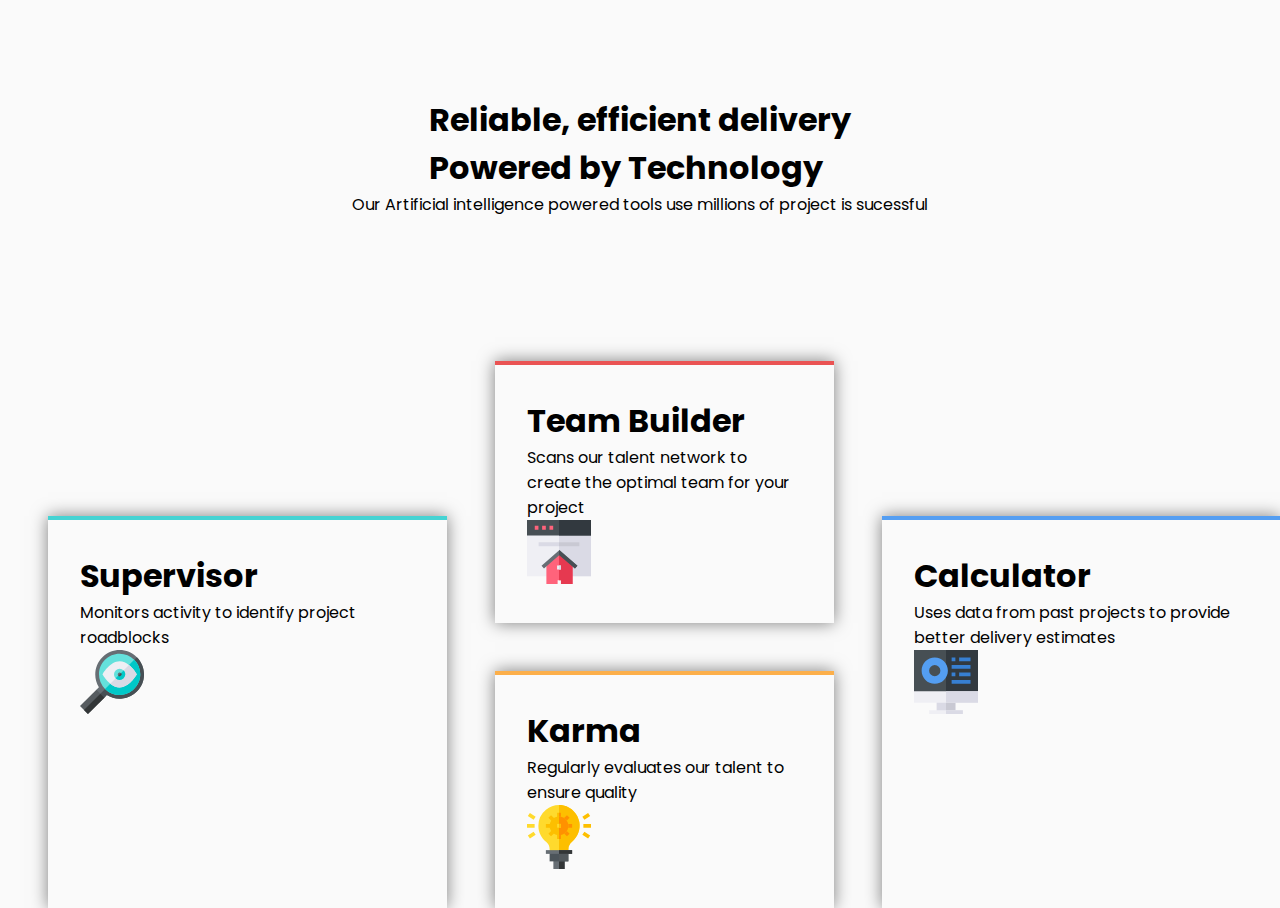
==== challenge.html @ 295a59db "Initial commit" ====
<!DOCTYPE html>
<html lang="en">
<head>
  <meta charset="UTF-8">
  <meta name="viewport" content="width=device-width, initial-scale=1.0">
  <link rel="stylesheet" href="css/challenge.css" />
  <title>Document</title>
</head>
<body>
  <header class="primary-header">
  <h1 class="primary-title">
    Reliable, efficient delivery <br>Powered by Technology</br>
  </h1>
  <p class="header-info">
    Our Artificial intelligence powered tools use millions of project is sucessful
  </p>
</header>
  <main class="main-info">
    <div class="card supervisor">
      <h1 class="card-header">Supervisor</h1>
      <p>Monitors activity to identify project roadblocks</p>
      <img src="/images/icon-supervisor.svg" class="icon-supervisor" />
    </div>
    <div class="card team-builder">
    <h1 class="card-header">Team Builder</h1>
    <p>Scans our talent network to create the optimal team for your project</p>
    <img src="/images/icon-team-builder.svg" class="icon-team-builder" />
    </div>
    <div class="card karma">
    <h1>Karma</h1>
    <p>Regularly evaluates our talent to ensure quality </p>
    <img src="/images/icon-karma.svg" class="icon-karma" />
    </div>
    <div class="card calculator">
    <h1>Calculator</h1>
    <p>Uses data from past projects to provide better delivery estimates</p>
    <img src="/images/icon-calculator.svg" class="icon-calculator" />
    </div>
  </main>
</body>
</html>
---- css/challenge.css ----
@import url('https://fonts.googleapis.com/css2?family=Poppins&display=swap');
:root{
  --website-width: 1440px;
  --primary-red: hsl(0, 78%, 62%);
  --primary-cyan:  hsl(180, 62%, 55%);
  --primary-orange: hsl(34, 97%, 64%);
  --primary-blue: hsl(212, 86%, 64%);
  --font-poppins: "Poppins";
  --light-grey: hsl(0, 0%, 98%);
 }

 *{
  padding: 0;
  margin: 0;
  box-sizing: border-box;
 }

 body {
  max-width: var(--website-width);
  font-family: var(--font-poppins);
  background: var(--light-grey);
 }

 .primary-header {
  display: flex;
  flex-direction: column;
  align-items: center;
  justify-content: center;
  padding: 6em 4em;
 }
 
 .primary-title{
  font-size: 4rems;
 
 }

 main{
  display: grid;
  grid-template-columns:  [page-start] 1fr, repeat(3, [content-start] 3fr),  [page-end] 1fr;
  grid-template-rows: repeat(4, [row-start] 20em), [page-end] auto;
  grid-template-areas: 
  ".        .       team-builder   .           ."
  ".    supervisor      .          karma       ."
  ".       .          karma           .        .";
  grid-gap: 3em;
 }

 .card{
  padding: 2em;
  box-shadow: 0 0 1em rgba(0, 0, 0, 0.5);
 }

 .supervisor{
  border-top: 4px solid var(--primary-cyan);
  grid-column: content-start;
  grid-row: row-start 2 / row-start 4;
 }

 .team-builder{
  border-top: 4px solid var(--primary-red);
  grid-column: content-start 2;
  grid-row: row-start / row-start 3;
 }

 .karma{
  border-top: 4px solid var(--primary-orange);
  grid-column: content-start 2;
  grid-row: row-start 3 / auto;
 }
 
 .calculator {
  border-top: 4px solid var(--primary-blue);
  grid-column: content-start 3;
  grid-row: row-start 2 / row-start 4;
 }
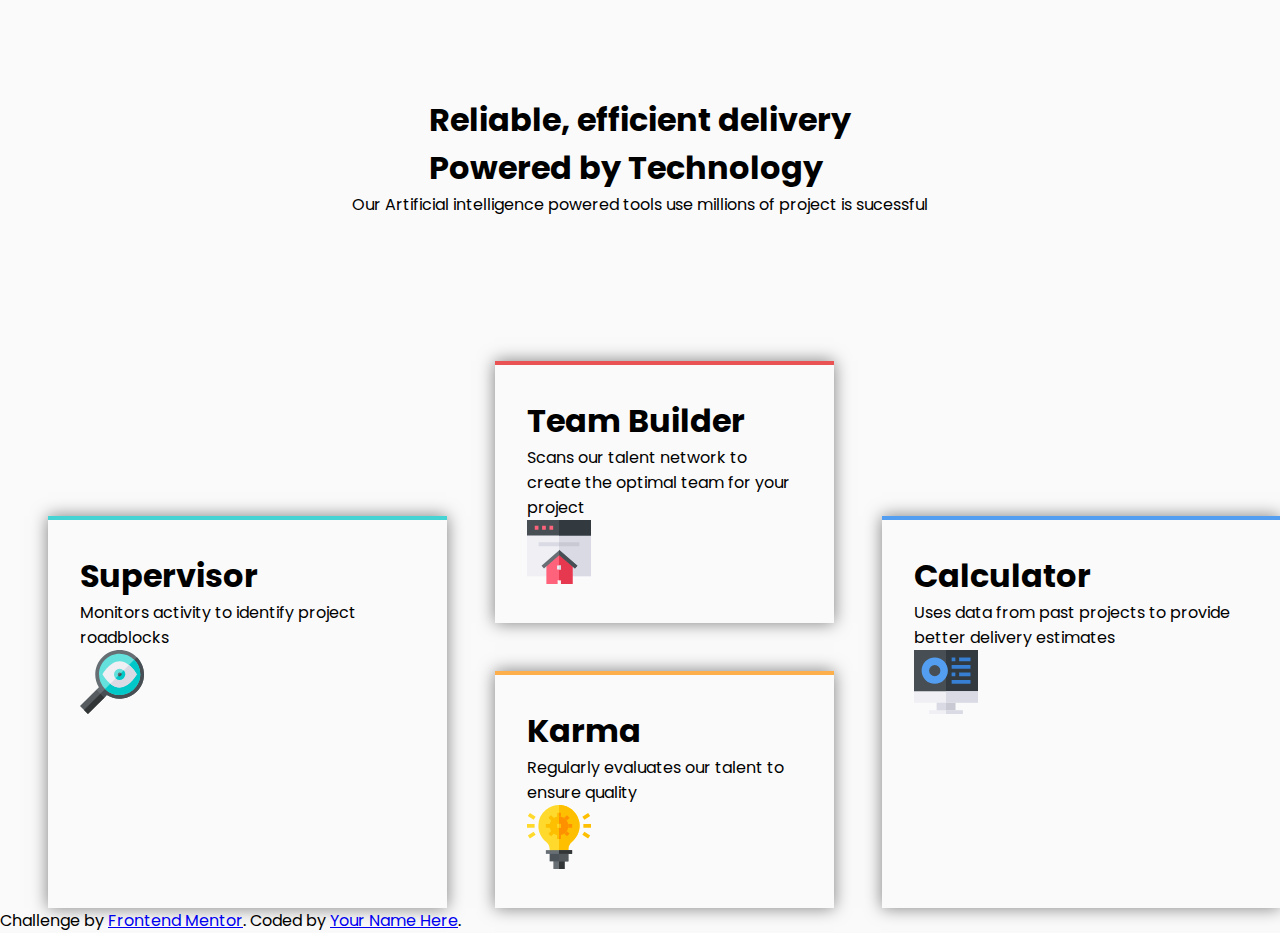
==== commit 5477f380: "edit" ====
--- a/challenge.html
+++ b/challenge.html
@@ -37,5 +37,11 @@
     <img src="/images/icon-calculator.svg" class="icon-calculator" />
     </div>
   </main>
+  <footer>
+    <p class="attribution">
+      Challenge by <a href="https://www.frontendmentor.io?ref=challenge" target="_blank">Frontend Mentor</a>. 
+      Coded by <a href="#">Your Name Here</a>.
+    </p>
+  </footer>
 </body>
 </html>